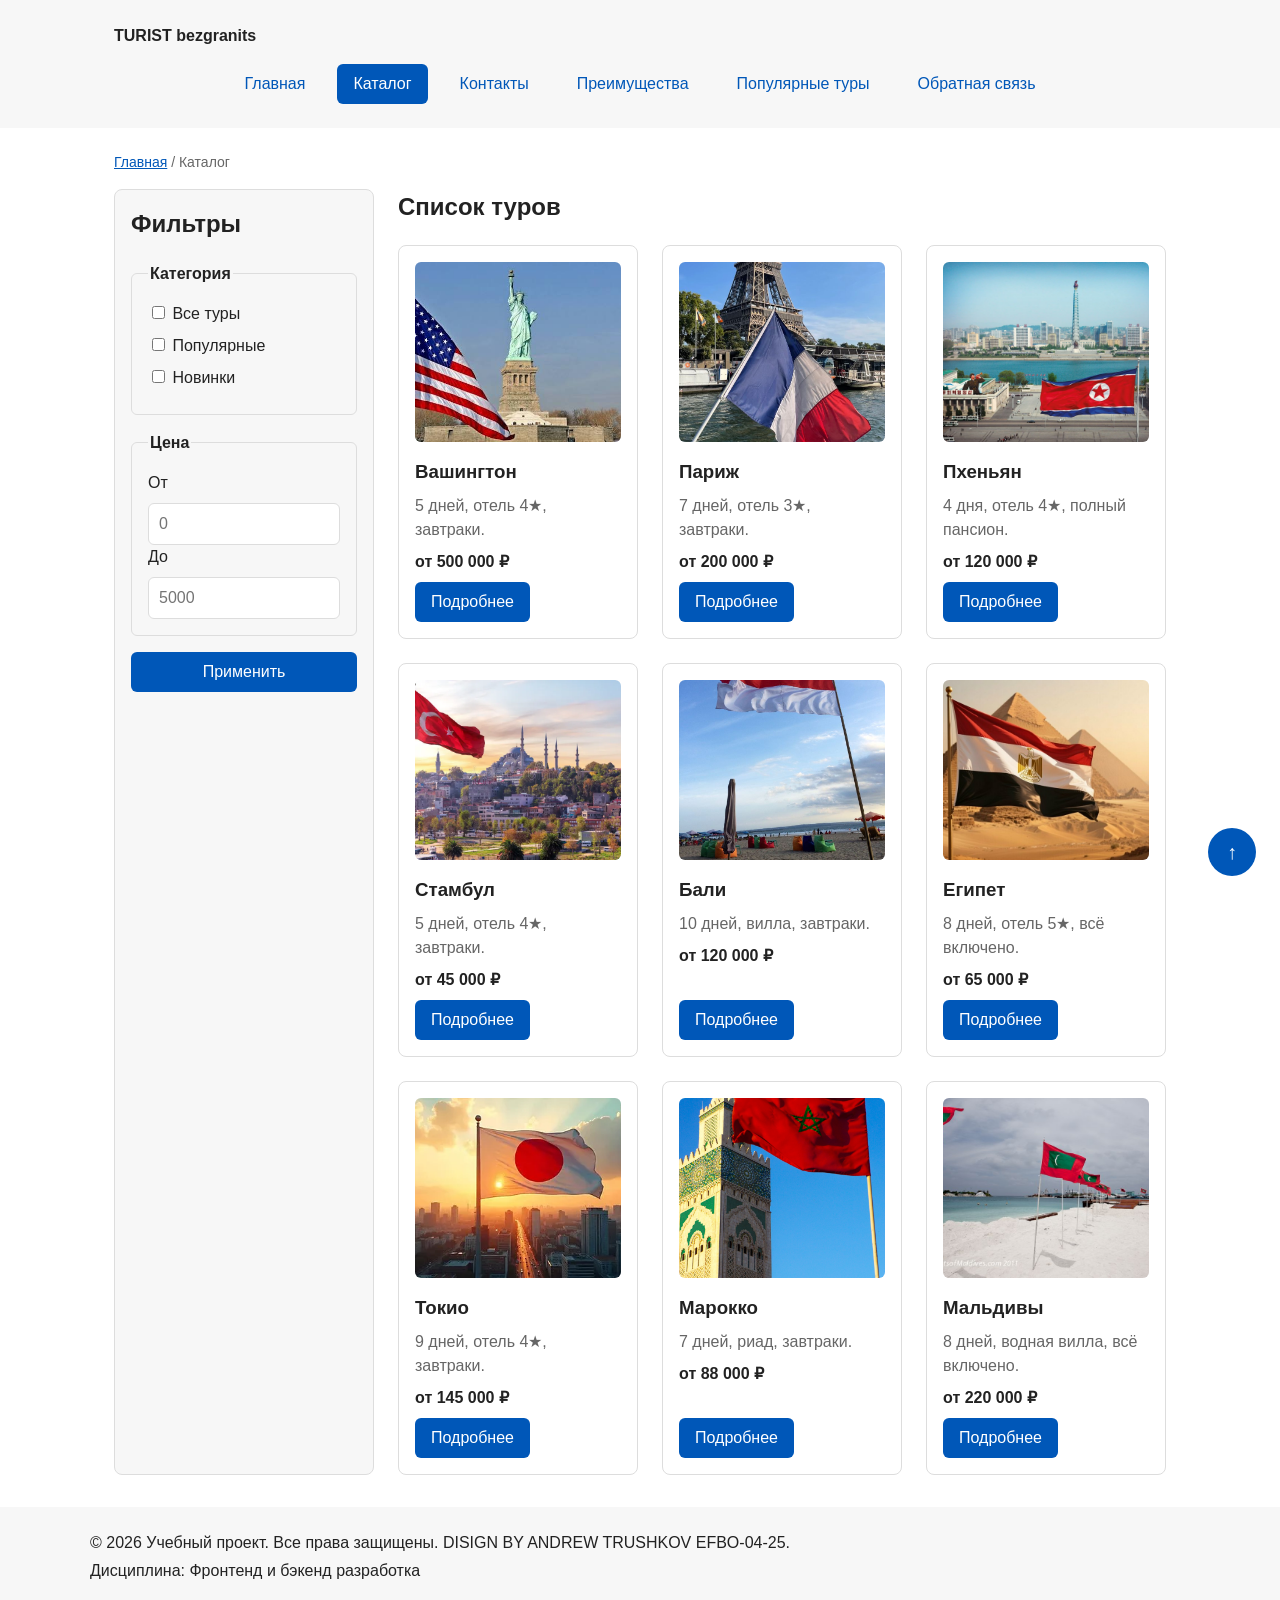
==== catalog.html @ 15c463be "Перенесена основа КР1 для КР3" ====
<!DOCTYPE html>
<html lang="ru">
<head>
    <meta charset="UTF-8">
    <meta name="viewport" content="width=device-width, initial-scale=1.0">
    <meta name="description" content="Каталог товаров учебного интернет-магазина.">
    <title>Каталог товаров – TURIST bezgranits</title>
    <link rel="stylesheet" href="css/style.css">
    <script src="js/main.js" defer></script>
</head>
<body>

    <!-- ==================== ШАПКА ==================== -->
    <header class="site-header">
        <div class="site-header__inner">
            <a class="site-header__logo" href="index.html">TURIST bezgranits</a>

            <nav class="site-nav" aria-label="Основная навигация">
                <ul class="site-nav__list">
                    <li class="site-nav__item">
                        <a class="site-nav__link" href="index.html">Главная</a>
                    </li>
                    <li class="site-nav__item">
                        <a class="site-nav__link site-nav__link--active" href="catalog.html">
                            Каталог
                        </a>
                    </li>
                    <li class="site-nav__item">
                        <a class="site-nav__link" href="contacts.html">Контакты</a>
                    </li>
                    <li class="site-nav__item">
                        <a class="site-nav__link" href="index.html#advantages">Преимущества</a>
                    </li>
                    <li class="site-nav__item">
                        <a class="site-nav__link" href="index.html#popular">Популярные туры</a>
                    </li>
                    <li class="site-nav__item">
                        <a class="site-nav__link" href="index.html#contacts">Обратная связь</a>
                    </li>
                </ul>
            </nav>
        </div>
    </header>

    <!-- ==================== ОСНОВНОЕ СОДЕРЖИМОЕ ==================== -->
    <main>

        <nav class="breadcrumbs" aria-label="Хлебные крошки">
            <a class="breadcrumbs__link" href="index.html">Главная</a>
            <span class="breadcrumbs__current">Каталог</span>
        </nav>

        <section class="catalog-layout">

            <aside class="catalog-filters">
                <h2 class="catalog-filters__title">Фильтры</h2>

                <form class="filters-form" action="#" method="get">

                    <fieldset class="filters-form__group">
                        <legend class="filters-form__legend">Категория</legend>

                        <label class="filters-form__label">
                            <input class="filters-form__checkbox" type="checkbox" name="category" value="all">
                            Все туры
                        </label>

                        <label class="filters-form__label">
                            <input class="filters-form__checkbox" type="checkbox" name="category" value="popular">
                            Популярные
                        </label>

                        <label class="filters-form__label">
                            <input class="filters-form__checkbox" type="checkbox" name="category" value="new">
                            Новинки
                        </label>
                    </fieldset>

                    <fieldset class="filters-form__group">
                        <legend class="filters-form__legend">Цена</legend>

                        <label class="filters-form__label" for="price-from">От</label>
                        <input
                            class="filters-form__input"
                            id="price-from"
                            name="price-from"
                            type="number"
                            min="0"
                            placeholder="0"
                        >

                        <label class="filters-form__label" for="price-to">До</label>
                        <input
                            class="filters-form__input"
                            id="price-to"
                            name="price-to"
                            type="number"
                            min="0"
                            placeholder="5000"
                        >
                    </fieldset>

                    <button class="button button--primary" type="submit">Применить</button>

                </form>
            </aside>

            <section class="catalog-products">
                <h2 class="catalog-products__title">Список туров</h2>

                <div class="products-grid">

                    <article class="product-card">
                        <img class="product-card__image" src="images/usa.jpg" alt="Тур в Вашингтон">
                        <h3 class="product-card__title">Вашингтон</h3>
                        <p class="product-card__description">5 дней, отель 4★, завтраки.</p>
                        <p class="product-card__price">от 500 000 ₽</p>
                        <a class="button button--primary product-card__button" href="product.html">
                            Подробнее
                        </a>
                    </article>

                    <article class="product-card">
                        <img class="product-card__image" src="images/paris.jpg" alt="Тур в Париж">
                        <h3 class="product-card__title">Париж</h3>
                        <p class="product-card__description">7 дней, отель 3★, завтраки.</p>
                        <p class="product-card__price">от 200 000 ₽</p>
                        <a class="button button--primary product-card__button" href="product.html">
                            Подробнее
                        </a>
                    </article>

                    <article class="product-card">
                        <img class="product-card__image" src="images/pyongyang.jpg" alt="Тур в Пхеньян">
                        <h3 class="product-card__title">Пхеньян</h3>
                        <p class="product-card__description">4 дня, отель 4★, полный пансион.</p>
                        <p class="product-card__price">от 120 000 ₽</p>
                        <a class="button button--primary product-card__button" href="product.html">
                            Подробнее
                        </a>
                    </article>

                    <article class="product-card">
                        <img class="product-card__image" src="images/turkie.jpg" alt="Тур в Стамбул">
                        <h3 class="product-card__title">Стамбул</h3>
                        <p class="product-card__description">5 дней, отель 4★, завтраки.</p>
                        <p class="product-card__price">от 45 000 ₽</p>
                        <a class="button button--primary product-card__button" href="product.html">
                            Подробнее
                        </a>
                    </article>

                    <!-- 5. Бали -->
                    <article class="product-card">
                        <img class="product-card__image" src="images/bali.jpg" alt="Тур на Бали">
                        <h3 class="product-card__title">Бали</h3>
                        <p class="product-card__description">10 дней, вилла, завтраки.</p>
                        <p class="product-card__price">от 120 000 ₽</p>
                        <a class="button button--primary product-card__button" href="product.html">
                            Подробнее
                        </a>
                    </article>

                    <!-- 6. Египет -->
                    <article class="product-card">
                        <img class="product-card__image" src="images/egypt.jpg" alt="Тур в Египет">
                        <h3 class="product-card__title">Египет</h3>
                        <p class="product-card__description">8 дней, отель 5★, всё включено.</p>
                        <p class="product-card__price">от 65 000 ₽</p>
                        <a class="button button--primary product-card__button" href="product.html">
                            Подробнее
                        </a>
                    </article>

                    <!-- 7. Токио -->
                    <article class="product-card">
                        <img class="product-card__image" src="images/japan.jpg" alt="Тур в Токио">
                        <h3 class="product-card__title">Токио</h3>
                        <p class="product-card__description">9 дней, отель 4★, завтраки.</p>
                        <p class="product-card__price">от 145 000 ₽</p>
                        <a class="button button--primary product-card__button" href="product.html">
                            Подробнее
                        </a>
                    </article>

                    <!-- 8. Марокко -->
                    <article class="product-card">
                        <img class="product-card__image" src="images/marocco.jpg" alt="Тур в Марокко">
                        <h3 class="product-card__title">Марокко</h3>
                        <p class="product-card__description">7 дней, риад, завтраки.</p>
                        <p class="product-card__price">от 88 000 ₽</p>
                        <a class="button button--primary product-card__button" href="product.html">
                            Подробнее
                        </a>
                    </article>

                    <!-- 9. Мальдивы -->
                    <article class="product-card">
                        <img class="product-card__image" src="images/maldivi.jpg" alt="Тур на Мальдивы">
                        <h3 class="product-card__title">Мальдивы</h3>
                        <p class="product-card__description">8 дней, водная вилла, всё включено.</p>
                        <p class="product-card__price">от 220 000 ₽</p>
                        <a class="button button--primary product-card__button" href="product.html">
                            Подробнее
                        </a>
                    </article>

                </div>
            </section>

        </section>

    </main>

    <!-- ==================== ПОДВАЛ ==================== -->
    <footer class="site-footer">
        <p class="site-footer__text">&copy; 2026 Учебный проект. Все права защищены. DISIGN BY ANDREW TRUSHKOV EFBO-04-25.</p>
        <p class="site-footer__text">Дисциплина: Фронтенд и бэкенд разработка</p>
    </footer>
    <a class="scroll-top" href="#" aria-label="Наверх">↑</a>
</body>
</html>
---- css/style.css ----
/* ===================================
   1. Переменные проекта
   =================================== */

:root {
    /* Основные цвета */
    --color-bg: #ffffff;
    --color-text: #222222;
    --color-muted: #666666;
    --color-primary: #0057b8;
    --color-primary-dark: #003f86;
    --color-border: #dddddd;
    --color-surface: #f7f7f7;
    --color-surface-accent: #eef5ff;
    --color-danger: #b00020;
    --color-success: #168a2f;
    --color-success-bg: #eefaf0;
    --color-white: #ffffff;

    /* Отступы */
    --space-xs: 4px;
    --space-sm: 8px;
    --space-md: 16px;
    --space-lg: 24px;
    --space-xl: 32px;

    /* Скругления */
    --radius-sm: 6px;
    --radius-md: 8px;
    --radius-lg: 12px;

    /* Размеры */
    --container-width: 1100px;
}

/* ===================================
   2. Базовые стили
   =================================== */

* {
    box-sizing: border-box;
}

body {
    margin: 0;
    font-family: Arial, sans-serif;
    line-height: 1.5;
    color: var(--color-text);
    background-color: var(--color-bg);

    display: flex;
    flex-direction: column;
    min-height: 100vh;
}

main {
    flex: 1;
}

html {
    scroll-behavior: smooth;
}

.scroll-top {
    position: fixed;
    bottom: var(--space-lg);
    right: var(--space-lg);
    width: 48px;
    height: 48px;
    display: flex;
    align-items: center;
    justify-content: center;
    background-color: var(--color-primary);
    color: var(--color-white);
    border-radius: 50%;
    text-decoration: none;
    font-size: 20px;
    z-index: 50;
    transition: background-color 0.2s;
}

.scroll-top:hover,
.scroll-top:focus-visible {
    background-color: var(--color-primary-dark);
    outline: none;
}

/* ===================================
   3. Общие элементы интерфейса
   =================================== */

a {
    color: var(--color-primary);
}

a:focus-visible {
    outline: 2px solid var(--color-primary);
    outline-offset: 3px;
}

/* Кнопки */
.button {
    display: inline-block;
    padding: var(--space-sm) var(--space-md);
    border: none;
    border-radius: var(--radius-sm);
    font: inherit;
    text-decoration: none;
    cursor: pointer;
}

.button--primary {
    color: var(--color-white);
    background-color: var(--color-primary);
}

.button--primary:hover {
    background-color: var(--color-primary-dark);
}

.button--secondary {
    color: var(--color-primary);
    background-color: transparent;
    border: 1px solid var(--color-primary);
}

.button--secondary:hover {
    color: var(--color-white);
    background-color: var(--color-primary);
}

.button:focus-visible {
    outline: 2px solid var(--color-primary);
    outline-offset: 3px;
}

.button:disabled,
.button--disabled {
    opacity: 0.6;
    cursor: not-allowed;
}

/* ===================================
   4. Компоненты страницы
   =================================== */

/* Шапка сайта */
.site-header {
    background-color: var(--color-surface);

    position: sticky;
    top: 0;
    z-index: 100;
}

.site-header__inner {
    max-width: var(--container-width);
    margin: 0 auto;
    padding: var(--space-lg);
}

.site-header__logo {
    font-weight: 700;
    color: var(--color-text);
    text-decoration: none;
}

/* Навигация */
.site-nav__list {
    display: flex;
    flex-wrap: wrap;
    justify-content: center;
    align-items: center;
    gap: var(--space-md);
    padding: 0;
    margin: var(--space-md) 0 0;
    list-style: none;
}

.site-nav__link {
    display: inline-block;
    padding: var(--space-sm) var(--space-md);
    color: var(--color-primary);
    text-decoration: none;
    border-radius: var(--radius-sm);
}

.site-nav__link:hover {
    color: var(--color-white);
    background-color: var(--color-primary);
}

.site-nav__link:focus-visible {
    outline: 2px solid var(--color-primary);
    outline-offset: 3px;
}

.site-nav__link--active {
    color: var(--color-white);
    background-color: var(--color-primary);
}

/* Hero-блок */
.hero {
    max-width: var(--container-width);
    margin: var(--space-lg) auto var(--space-xl);
    padding: var(--space-xl) var(--space-lg);
    background-image: url('../images/map.jpg');
    background-size: cover;
    background-position: center;
    background-repeat: no-repeat;
    border-radius: var(--radius-lg);
    color: var(--color-white);
    position: relative;
    overflow: hidden;
}



.hero::before {
    content: '';
    position: absolute;
    inset: 0;
    background-color: rgba(0, 0, 0, 0.4);   /* затемнение */
    z-index: 1;
}

.hero > * {
    position: relative;
    z-index: 2;
}


.hero__title {
    margin-top: 0;
}

.hero__text {
    margin-bottom: var(--space-md);
}

/* Сетка преимуществ */
.advantages-grid {
    display: grid;
    grid-template-columns: repeat(3, 1fr);
    gap: var(--space-lg);
}

/* Карточка преимущества */
.advantage-card {
    padding: var(--space-lg);
    border: 1px solid var(--color-border);
    border-radius: var(--radius-md);
    background-color: var(--color-bg);
}

.advantage-card__title {
    margin: 0 0 var(--space-sm);
    color: var(--color-primary);
    font-size: 18px;
}

.advantage-card__text {
    margin: 0;
    color: var(--color-muted);
}

/* Секции */
.section {
    max-width: var(--container-width);
    margin: 0 auto var(--space-xl);
}

.section__title {
    margin-top: 0;
}

.section__text {
    color: var(--color-muted);
}

/* Преимущества */
.advantages-list {
    padding-left: var(--space-lg);
}

/* Сетка товаров */
.products-grid {
    display: grid;
    grid-template-columns: repeat(3, 1fr);
    gap: var(--space-lg);
}

/* Карточка товара */
.product-card {
    display: flex;
    flex-direction: column;
    gap: var(--space-sm);
    padding: var(--space-md);
    border: 1px solid var(--color-border);
    border-radius: var(--radius-md);
    background-color: var(--color-bg);
}

.product-card__image {
    display: block;
    width: 100%;
    height: 180px;
    object-fit: cover;
    border-radius: var(--radius-sm);
    margin-bottom: var(--space-sm);
}



.product-card:hover {
    border-color: var(--color-primary);
}

.product-card--featured {
    border-color: var(--color-primary);
}

.product-card--discount {
    border-color: var(--color-danger);
}

.product-card__title {
    margin: 0;
    color: var(--color-text);
}

.product-card__description {
    margin: 0;
    color: var(--color-muted);
}

.product-card__price {
    margin: 0;
    font-weight: 700;
}

.product-card--discount .product-card__price {
    color: var(--color-danger);
}

.product-card__button {
    margin-top: auto;
    align-self: flex-start;
}

/* Дополнительный блок */
.aside-info {
    max-width: var(--container-width);
    margin: 0 auto var(--space-xl);
    padding: var(--space-md);
    border-left: 4px solid var(--color-primary);
    background-color: var(--color-surface);
}

.aside-info__title {
    margin-top: 0;
}

.aside-info__text {
    margin-bottom: 0;
}

/* Подвал */
.site-footer {
    padding: var(--space-lg);
    background-color: var(--color-surface);
}

.site-footer__text {
    max-width: var(--container-width);
    margin: 0 auto var(--space-xs);
}

/* Хлебные крошки */
.breadcrumbs {
    max-width: var(--container-width);
    margin: var(--space-lg) auto var(--space-md);
    padding: 0 var(--space-lg);
    font-size: 14px;
    color: var(--color-muted);
}

.breadcrumbs__link {
    color: var(--color-primary);
}

.breadcrumbs__current::before {
    content: " / ";
    color: var(--color-muted);
}

/* Каталог */
.catalog-layout {
    max-width: var(--container-width);
    margin: 0 auto var(--space-xl);
    padding: 0 var(--space-lg);
    display: grid;
    grid-template-columns: 260px 1fr;
    grid-template-areas: "filters products";
    gap: var(--space-lg);
}

.catalog-filters {
    grid-area: filters;
    padding: var(--space-md);
    border: 1px solid var(--color-border);
    border-radius: var(--radius-md);
    background-color: var(--color-surface);
}

.catalog-filters__title {
    margin-top: 0;
}

.catalog-products {
    grid-area: products;
}

.catalog-products__title {
    margin-top: 0;
}

/* Форма фильтров */
.filters-form {
    display: grid;
    gap: var(--space-md);
}

.filters-form__group {
    margin: 0;
    padding: var(--space-md);
    border: 1px solid var(--color-border);
    border-radius: var(--radius-sm);
}

.filters-form__legend {
    font-weight: 700;
}

.filters-form__label {
    display: block;
    margin-bottom: var(--space-sm);
}

.filters-form__input {
    width: 100%;
    padding: 8px 10px;
    border: 1px solid var(--color-border);
    border-radius: var(--radius-sm);
    font: inherit;
}

/* Контакты */
.contacts-list {
    padding-left: var(--space-lg);
}

/* ===================================
   5. Форма и модальное окно
   =================================== */

.order-dialog {
    width: min(100% - 32px, 560px);
    padding: var(--space-lg);
    border: none;
    border-radius: var(--radius-lg);
}

.order-dialog::backdrop {
    background-color: rgba(0, 0, 0, 0.5);
}

.order-dialog__title {
    margin-top: 0;
}

.order-form__field {
    margin-bottom: var(--space-md);
}

.order-form__field--checkbox {
    margin-bottom: var(--space-md);
}

.order-form__label {
    display: block;
    margin-bottom: var(--space-xs);
}

.order-form__input,
.order-form__select,
.order-form__textarea {
    width: 100%;
    padding: 10px 12px;
    border: 1px solid var(--color-border);
    border-radius: var(--radius-sm);
    font: inherit;
}

.order-form__input:hover,
.order-form__select:hover,
.order-form__textarea:hover {
    border-color: var(--color-primary);
}

.order-form__input:focus-visible,
.order-form__select:focus-visible,
.order-form__textarea:focus-visible {
    outline: 2px solid var(--color-primary);
    outline-offset: 3px;
}

.order-form__checkbox {
    width: auto;
}

.order-form__checkbox-label {
    display: flex;
    align-items: center;
    gap: var(--space-sm);
}

.order-form__hint {
    display: block;
    margin-top: var(--space-xs);
    color: var(--color-muted);
}

.order-form__actions {
    display: flex;
    gap: var(--space-md);
    margin-top: var(--space-lg);
}

[aria-invalid="true"] {
    border-color: var(--color-danger);
}


/* Сообщение об успехе */
.success-message {
    max-width: var(--container-width);
    margin: var(--space-lg) auto;
    padding: var(--space-md);
    border-left: 4px solid var(--color-success);
    background-color: var(--color-success-bg);
}

/* Подсветка цели якоря */
:target {
    outline: 2px dashed var(--color-primary);
    outline-offset: 4px;
}

/* Карта */
.map-wrapper {
    max-width: var(--container-width);
    margin: 0 auto;
    border-radius: var(--radius-md);
    overflow: hidden;
    border: 1px solid var(--color-border);
}

.map-frame {
    display: block;
    width: 100%;
    height: 400px;
    border: 0;
}

/* Страница тура */
.product-detail {
    max-width: var(--container-width);
    margin: 0 auto var(--space-xl);
    padding: 0 var(--space-lg);
    display: grid;
    grid-template-columns: 1fr 1fr;
    gap: var(--space-lg);
    align-items: start;
}

.product-detail__image {
    display: block;
    width: 100%;
    height: 360px;
    object-fit: cover;
    border-radius: var(--radius-md);
    background-color: var(--color-surface);
}

.product-detail__title {
    margin-top: 0;
}

.product-detail__price {
    font-weight: 700;
    color: var(--color-primary);
    font-size: 22px;
    margin: var(--space-sm) 0 var(--space-md);
}

.product-detail__description {
    color: var(--color-muted);
    margin-bottom: var(--space-lg);
}

/* Таблица */
.product-table {
    width: 100%;
    max-width: var(--container-width);
    margin: 0 auto;
    border-collapse: collapse;
}

.product-table caption {
    font-weight: 700;
    text-align: left;
    padding: var(--space-sm) var(--space-lg);
}

.product-table th,
.product-table td {
    padding: var(--space-sm) var(--space-lg);
    border: 1px solid var(--color-border);
    text-align: left;
}

.product-table th {
    background-color: var(--color-surface);
}

/* Что входит */
.included-list {
    max-width: var(--container-width);
    margin: 0 auto;
    padding: 0 var(--space-lg);
    list-style: none;
}

.included-list__item {
    padding: var(--space-sm) 0;
    border-bottom: 1px solid var(--color-border);
}

.included-list__item--yes::before {
    content: "✓ ";
    color: var(--color-success);
    font-weight: 700;
}

.included-list__item--no::before {
    content: "✕ ";
    color: var(--color-danger);
    font-weight: 700;
}
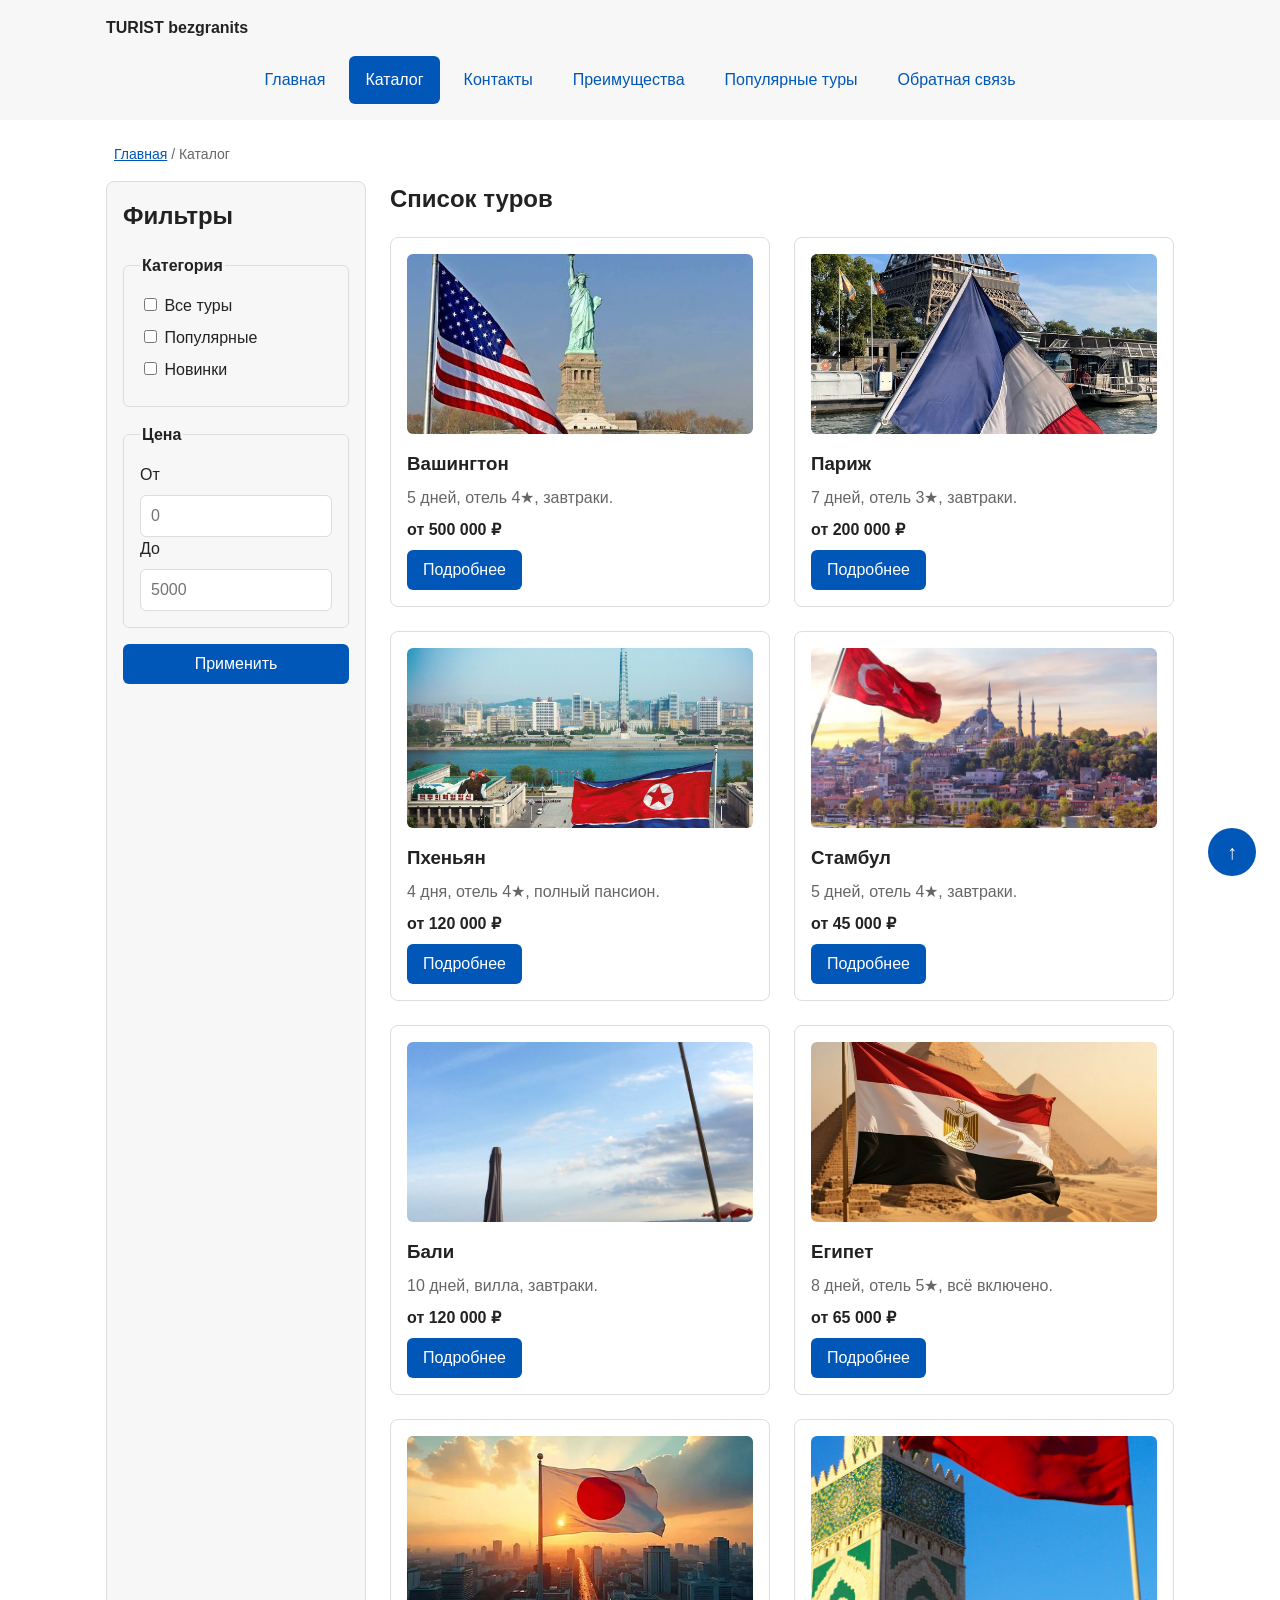
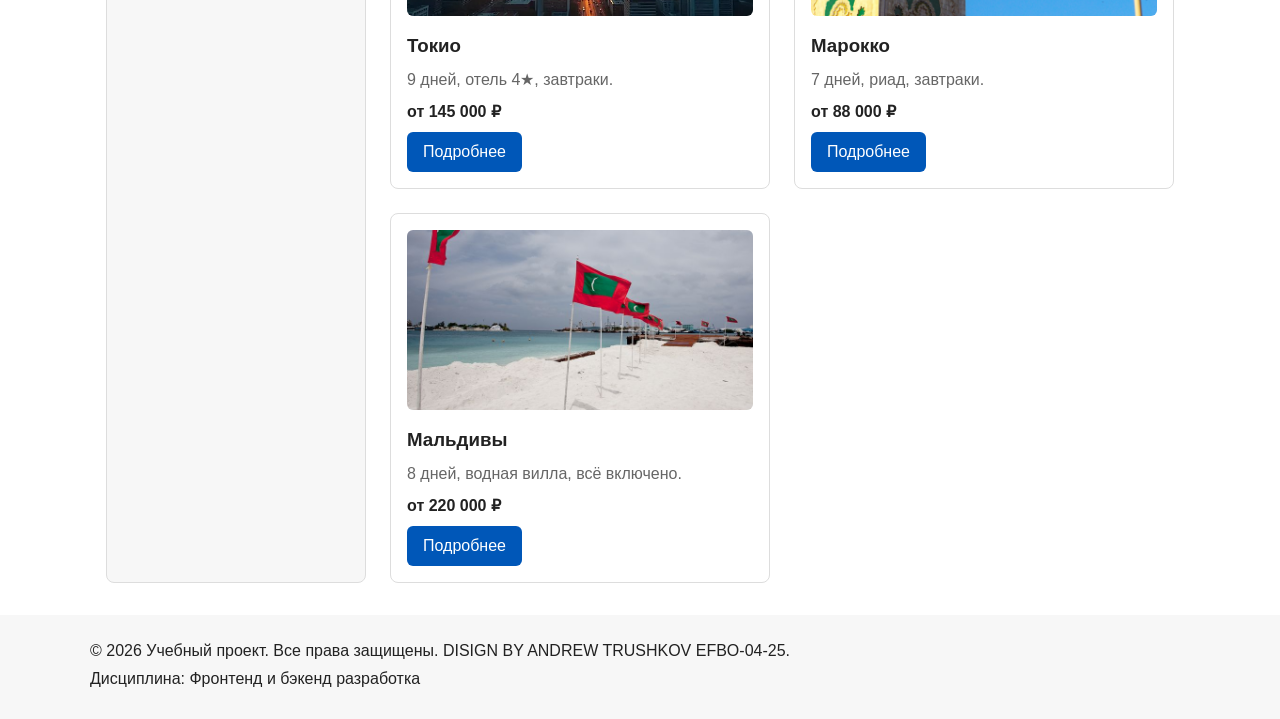
==== commit 056dd271: "Добавлена адаптивная верстка страниц и формы заявки" ====
--- a/catalog.html
+++ b/catalog.html
@@ -6,6 +6,7 @@
     <meta name="description" content="Каталог товаров учебного интернет-магазина.">
     <title>Каталог товаров – TURIST bezgranits</title>
     <link rel="stylesheet" href="css/style.css">
+    <link rel="stylesheet" href="css/responsive.css">
     <script src="js/main.js" defer></script>
 </head>
 <body>
--- a/css/responsive.css
+++ b/css/responsive.css
@@ -0,0 +1,224 @@
+/* Адаптивные стили для КР3. Подход Mobile First. */
+/* Базовые правила для небольших экранов */
+img {
+    max-width: 100%;
+}
+
+.section {
+    padding-inline: 16px;
+}
+
+.hero,
+.aside-info {
+    width: calc(100% - 32px);
+}
+
+/* Шапка и меню */
+.site-header {
+    position: static;
+}
+
+.site-header__inner {
+    padding: 16px;
+}
+
+.site-nav__list {
+    display: flex;
+    flex-direction: column;
+    align-items: stretch;
+    gap: 8px;
+}
+
+.site-nav__link {
+    display: block;
+    text-align: center;
+    padding: 12px 16px;
+}
+
+/* Главный баннер */
+.hero {
+    padding: 24px 16px;
+}
+
+.hero__title {
+    font-size: 26px;
+    line-height: 1.2;
+    overflow-wrap: anywhere;
+}
+
+/* На телефоне карточки расположены в одну колонку */
+.advantages-grid,
+.products-grid {
+    grid-template-columns: minmax(0, 1fr);
+    gap: 16px;
+}
+
+/* Планшеты: от 768 пикселей */
+@media (min-width: 768px) {
+    .site-nav__list {
+        flex-direction: row;
+        flex-wrap: wrap;
+        justify-content: center;
+    }
+
+    .hero {
+        padding: 32px 24px;
+    }
+
+    .hero__title {
+        font-size: 36px;
+    }
+
+    .advantages-grid,
+    .products-grid {
+        grid-template-columns: repeat(2, minmax(0, 1fr));
+        gap: 24px;
+    }
+}
+
+/* Компьютеры: от 1024 пикселей */
+@media (min-width: 1024px) {
+    .advantages-grid,
+    .products-grid {
+        grid-template-columns: repeat(3, minmax(0, 1fr));
+    }
+}
+
+/* Каталог: на телефоне фильтр расположен над турами */
+.catalog-layout {
+    grid-template-columns: minmax(0, 1fr);
+    grid-template-areas:
+        "filters"
+        "products";
+    padding-inline: 16px;
+    gap: 24px;
+}
+
+.catalog-filters,
+.catalog-products {
+    min-width: 0;
+}
+
+.filters-form__group {
+    min-width: 0;
+}
+
+/* На компьютере фильтр находится слева */
+@media (min-width: 1024px) {
+    .catalog-layout {
+        grid-template-columns: 260px minmax(0, 1fr);
+        grid-template-areas: "filters products";
+    }
+
+    .catalog-products .products-grid {
+        grid-template-columns: repeat(2, minmax(0, 1fr));
+    }
+}
+
+/* Страница тура: одна колонка на телефоне */
+.product-detail {
+    grid-template-columns: minmax(0, 1fr);
+    padding-inline: 16px;
+    gap: 24px;
+}
+
+.product-detail > * {
+    min-width: 0;
+}
+
+.product-detail__image {
+    width: 100%;
+    height: auto;
+    aspect-ratio: 4 / 3;
+    object-fit: cover;
+}
+
+.product-detail__title {
+    overflow-wrap: anywhere;
+}
+
+/* На планшете и компьютере — две колонки */
+@media (min-width: 768px) {
+    .product-detail {
+        grid-template-columns: repeat(2, minmax(0, 1fr));
+    }
+}
+
+/* Прокручивается только таблица, а не вся страница */
+.table-wrapper {
+    max-width: 100%;
+    overflow-x: auto;
+}
+
+.table-wrapper:focus-visible {
+    outline: 2px solid var(--color-primary);
+    outline-offset: 3px;
+}
+
+.table-wrapper .product-table {
+    min-width: 600px;
+}
+
+/* Форма заявки на отдельной странице */
+.order-form--page {
+    display: grid;
+    grid-template-columns: minmax(0, 1fr);
+    gap: 16px;
+}
+
+.order-form--page .order-form__field {
+    min-width: 0;
+    margin-bottom: 0;
+}
+
+/* Размеры полей для удобного ввода на телефоне */
+.order-form__input,
+.order-form__select,
+.order-form__textarea {
+    min-width: 0;
+    max-width: 100%;
+    min-height: 44px;
+    font-size: 16px;
+}
+
+.order-form__textarea {
+    resize: vertical;
+}
+
+.order-form__checkbox-label {
+    align-items: flex-start;
+}
+
+.order-form__checkbox {
+    flex-shrink: 0;
+}
+
+/* На телефоне кнопки расположены друг под другом */
+.order-form__actions {
+    flex-direction: column;
+}
+
+.order-form__actions .button {
+    min-height: 44px;
+    text-align: center;
+}
+
+/* Эти блоки занимают всю ширину формы */
+.order-form--page .order-form__field--wide,
+.order-form--page .order-form__field--checkbox,
+.order-form--page .order-form__actions {
+    grid-column: 1 / -1;
+}
+
+/* Две колонки на планшете и компьютере */
+@media (min-width: 768px) {
+    .order-form--page {
+        grid-template-columns: repeat(2, minmax(0, 1fr));
+        gap: 24px;
+    }
+
+    .order-form__actions {
+        flex-direction: row;
+        flex-wrap: wrap;
+    }
+}
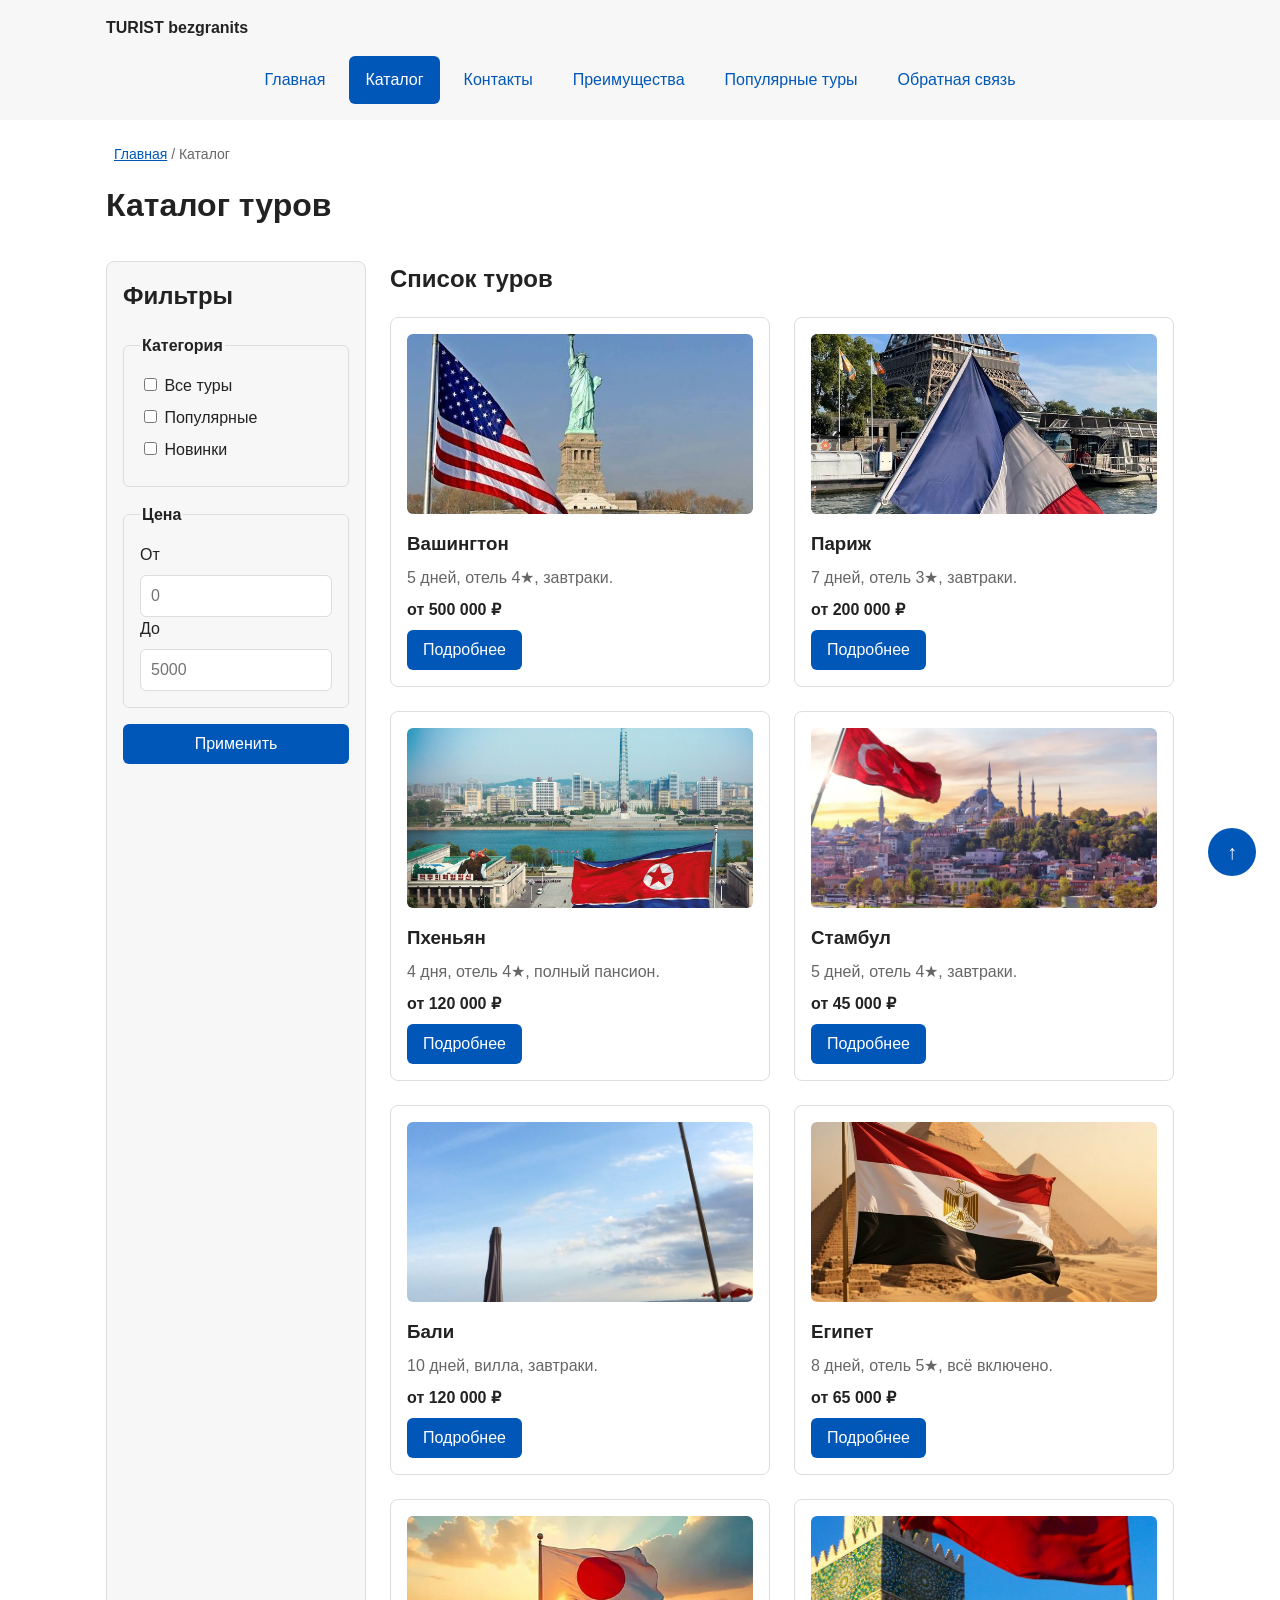
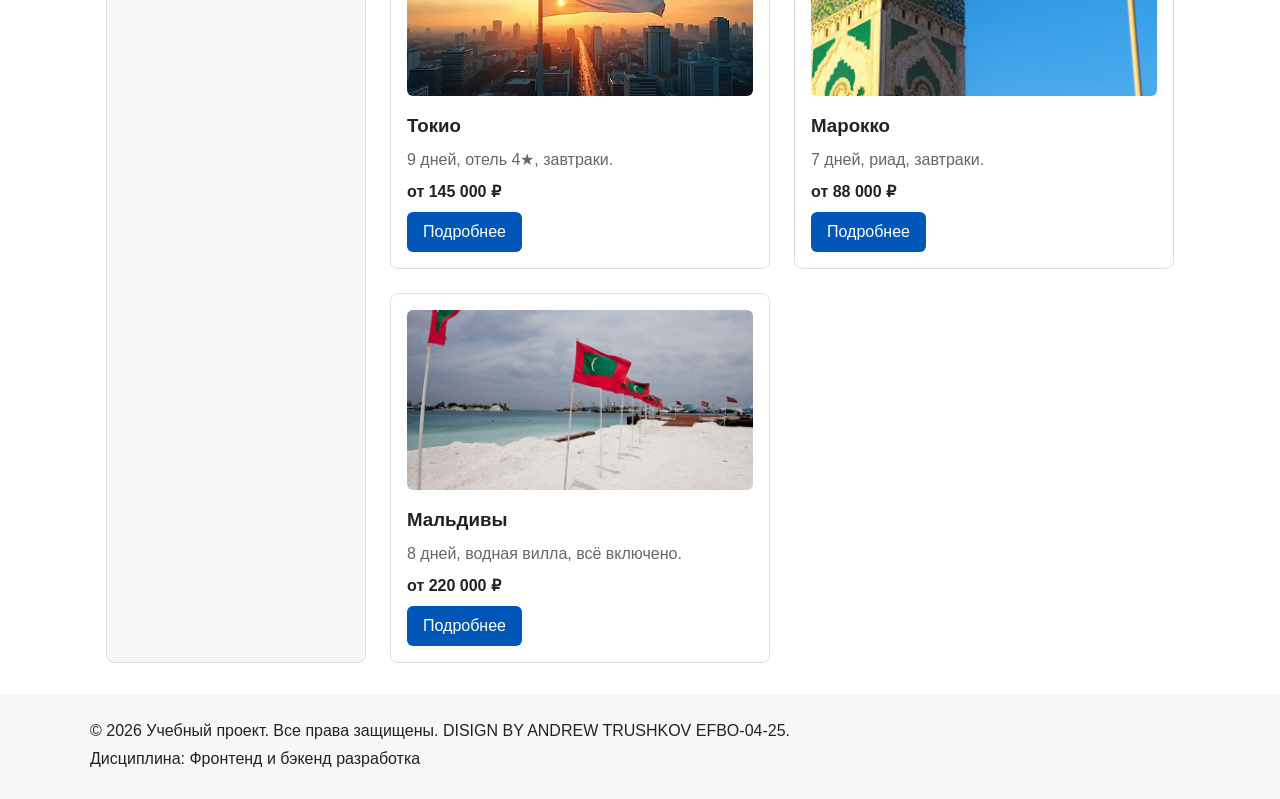
==== commit a5cd1be4: "feat: add mobile navigation, collapsible filters, responsive tables and WebP images" ====
--- a/catalog.html
+++ b/catalog.html
@@ -10,19 +10,27 @@
     <script src="js/main.js" defer></script>
 </head>
 <body>
+    <a class="skip-link" href="#main-content">
+        Перейти к содержимому
+    </a>
 
     <!-- ==================== ШАПКА ==================== -->
     <header class="site-header">
         <div class="site-header__inner">
             <a class="site-header__logo" href="index.html">TURIST bezgranits</a>
 
-            <nav class="site-nav" aria-label="Основная навигация">
+            <button class="button button--secondary menu-toggle" type="button"
+                aria-controls="site-navigation" aria-expanded="true" hidden>
+                Меню
+            </button>
+
+            <nav class="site-nav" id="site-navigation" aria-label="Основная навигация">
                 <ul class="site-nav__list">
                     <li class="site-nav__item">
                         <a class="site-nav__link" href="index.html">Главная</a>
                     </li>
                     <li class="site-nav__item">
-                        <a class="site-nav__link site-nav__link--active" href="catalog.html">
+                        <a class="site-nav__link site-nav__link--active" href="catalog.html" aria-current="page">
                             Каталог
                         </a>
                     </li>
@@ -44,18 +52,23 @@
     </header>
 
     <!-- ==================== ОСНОВНОЕ СОДЕРЖИМОЕ ==================== -->
-    <main>
+    <main id="main-content" tabindex="-1">
 
         <nav class="breadcrumbs" aria-label="Хлебные крошки">
             <a class="breadcrumbs__link" href="index.html">Главная</a>
             <span class="breadcrumbs__current">Каталог</span>
         </nav>
 
+        <div class="section">
+            <h1 class="section__title">Каталог туров</h1>
+        </div>
+
         <section class="catalog-layout">
-
             <aside class="catalog-filters">
                 <h2 class="catalog-filters__title">Фильтры</h2>
 
+                <details class="filters-disclosure" open>
+                    <summary class="filters-toggle">Показать фильтры</summary>
                 <form class="filters-form" action="#" method="get">
 
                     <fieldset class="filters-form__group">
@@ -104,6 +117,7 @@
                     <button class="button button--primary" type="submit">Применить</button>
 
                 </form>
+                </details>
             </aside>
 
             <section class="catalog-products">
@@ -220,4 +234,4 @@
     </footer>
     <a class="scroll-top" href="#" aria-label="Наверх">↑</a>
 </body>
-</html>+</html>
--- a/css/style.css
+++ b/css/style.css
@@ -660,3 +660,51 @@
     font-weight: 700;
 }
 
+/* Ссылка пропуска навигации */
+.skip-link {
+    position: fixed;
+    top: 8px;
+    left: 8px;
+    z-index: 1000;
+    padding: 12px 16px;
+    color: #ffffff;
+    background-color: #003f86;
+    border-radius: 6px;
+    transform: translateY(calc(-100% - 16px));
+}
+
+.skip-link:focus {
+    transform: translateY(0);
+    outline: 3px solid #222222;
+    outline-offset: 3px;
+}
+
+/* Видимый фокус при управлении с клавиатуры */
+a:focus-visible,
+button:focus-visible,
+input:focus-visible,
+select:focus-visible,
+textarea:focus-visible,
+.button:focus-visible,
+.site-nav__link:focus-visible,
+.order-form__input:focus-visible,
+.order-form__select:focus-visible,
+.order-form__textarea:focus-visible,
+[tabindex="0"]:focus-visible {
+    outline: 3px solid #222222;
+    outline-offset: 3px;
+}
+
+/* Фокус кнопки возврата наверх */
+.scroll-top:focus-visible {
+    outline: 3px solid #222222;
+    outline-offset: 3px;
+}
+
+/* Текстовое объяснение ошибки рядом с полем */
+.form-error {
+    margin: var(--space-xs) 0 0;
+    color: var(--color-danger);
+    font-size: 14px;
+}
+
--- a/css/responsive.css
+++ b/css/responsive.css
@@ -1,4 +1,16 @@
 /* Адаптивные стили для КР3. Подход Mobile First. */
+.menu-toggle[hidden],
+.site-nav[hidden] {
+    display: none;
+}
+
+.menu-toggle {
+    display: block;
+    min-height: 44px;
+    max-width: 100%;
+    margin-top: 12px;
+}
+
 /* Базовые правила для небольших экранов */
 img {
     max-width: 100%;
@@ -151,7 +163,7 @@
 }
 
 .table-wrapper:focus-visible {
-    outline: 2px solid var(--color-primary);
+    outline: 3px solid #222222;
     outline-offset: 3px;
 }
 
@@ -221,4 +233,82 @@
         flex-direction: row;
         flex-wrap: wrap;
     }
-}+}
+
+/* Контакты: длинные строки не выходят за экран */
+.contacts-list__item {
+    overflow-wrap: anywhere;
+    margin-bottom: 12px;
+}
+
+/* Карта на телефоне */
+.map-frame {
+    width: 100%;
+    height: 280px;
+}
+
+/* Карта на планшете и компьютере */
+@media (min-width: 768px) {
+    .map-frame {
+        height: 400px;
+    }
+}
+
+/* Фильтры доступны и без JavaScript через нативный details. */
+.filters-toggle {
+    min-height: 44px;
+    padding: 12px;
+    color: var(--color-primary-dark);
+    cursor: pointer;
+    font-weight: 700;
+}
+.filters-toggle:focus-visible {
+    outline: 3px solid #222222;
+    outline-offset: 3px;
+}
+.filters-disclosure[open] .filters-form {
+    margin-top: 16px;
+}
+@media (min-width: 1024px) {
+    .filters-disclosure--enhanced > .filters-toggle {
+        display: none;
+    }
+}
+
+/* На телефоне каждая строка таблицы становится карточкой. */
+@media (max-width: 767px) {
+    .table-wrapper .product-table {
+        display: block;
+        min-width: 0;
+    }
+    .product-table caption {
+        display: block;
+        padding: 8px 0;
+    }
+    .product-table thead {
+        position: absolute;
+        width: 1px;
+        height: 1px;
+        overflow: hidden;
+        clip-path: inset(50%);
+        white-space: nowrap;
+    }
+    .product-table tbody {
+        display: grid;
+        gap: 12px;
+    }
+    .product-table tbody tr {
+        display: grid;
+        grid-template-columns: minmax(0, 1fr);
+        border: 1px solid var(--color-border);
+        border-radius: var(--radius-md);
+        overflow: hidden;
+    }
+    .product-table tbody th,
+    .product-table tbody td {
+        display: block;
+        padding: 12px 16px;
+        border: 0;
+        overflow-wrap: anywhere;
+    }
+}
